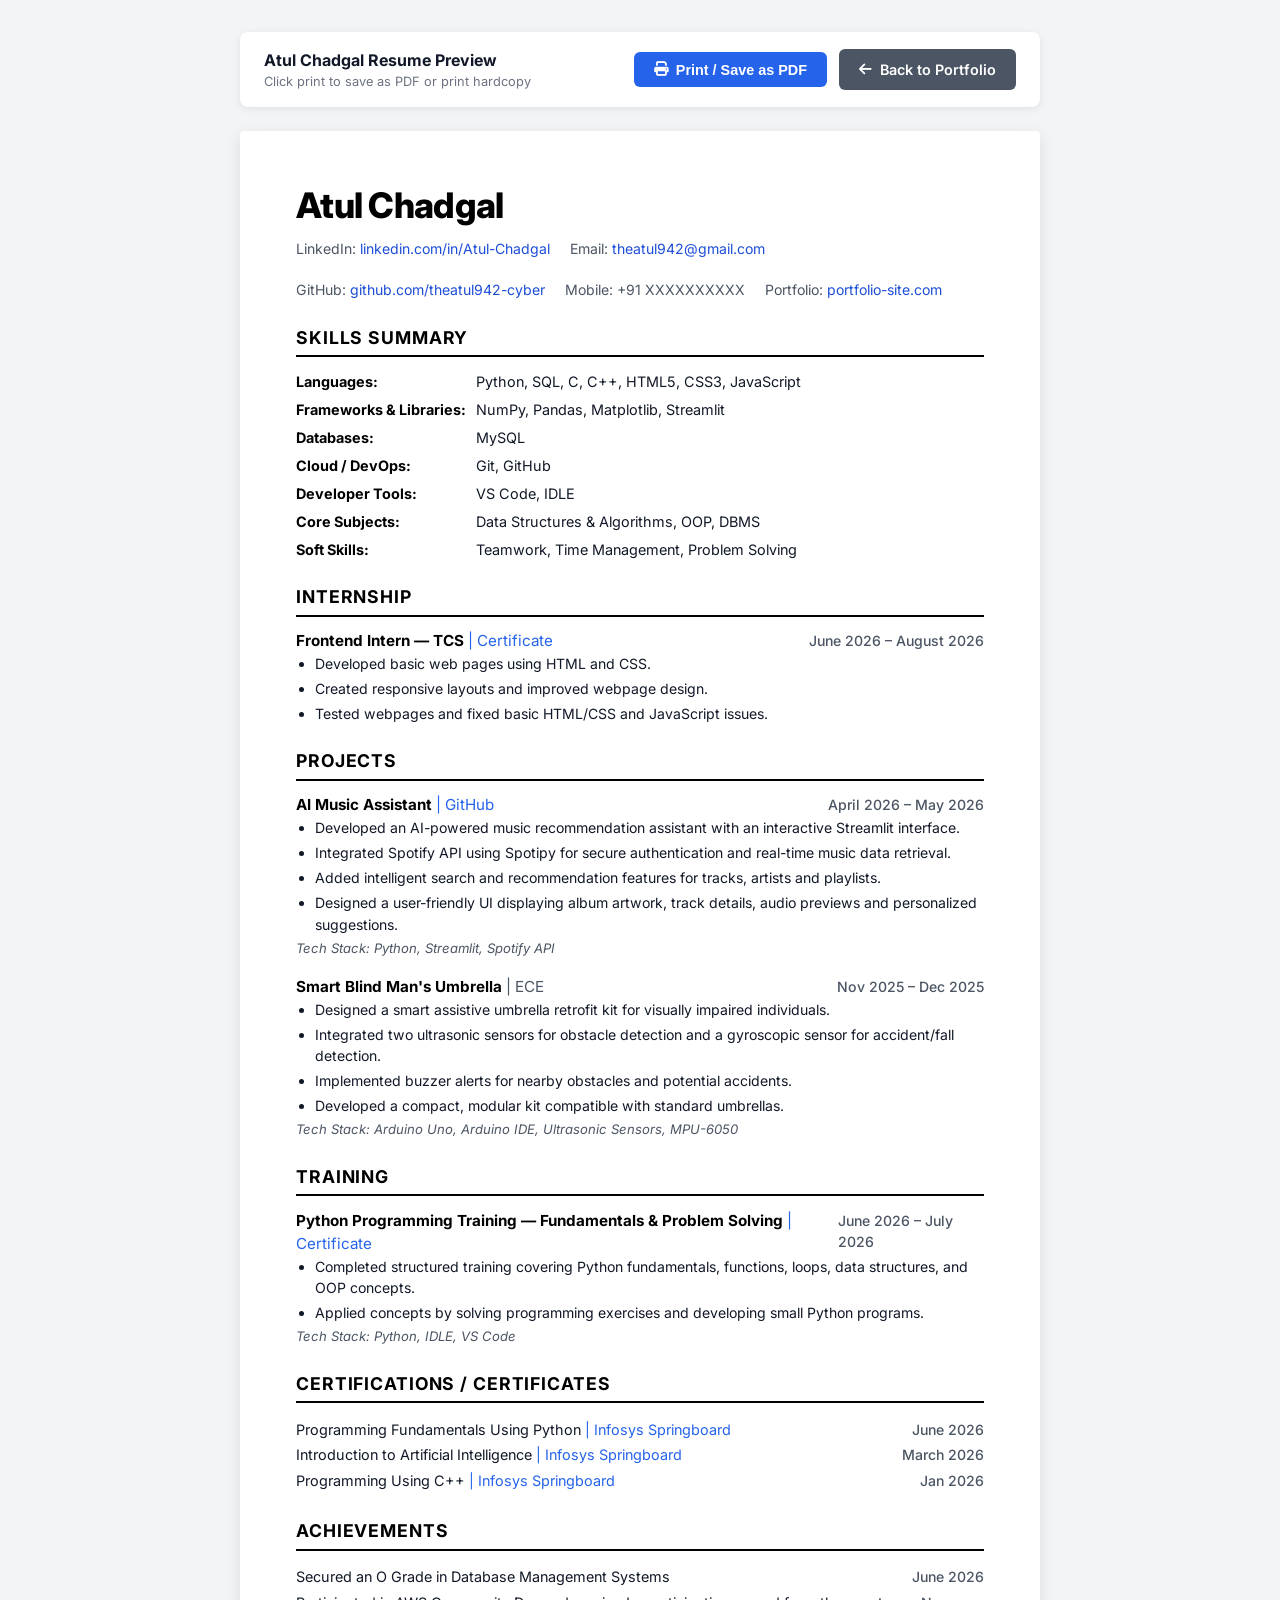
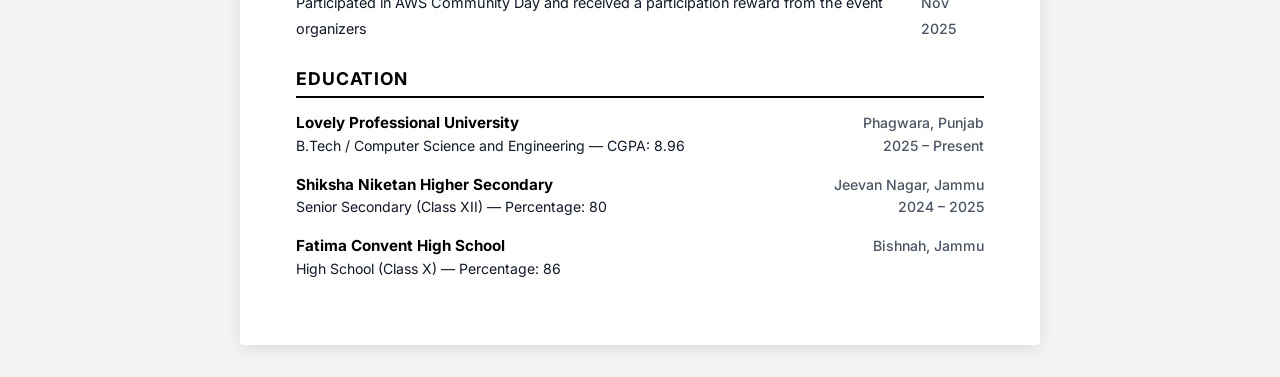
==== resume.html @ 466030d5 "Add files via upload" ====
<!DOCTYPE html>
<html lang="en">
<head>
  <meta charset="UTF-8" />
  <meta name="viewport" content="width=device-width, initial-scale=1.0" />
  <title>Atul Chadgal - Resume</title>
  <link rel="preconnect" href="https://fonts.googleapis.com">
  <link rel="preconnect" href="https://fonts.gstatic.com" crossorigin>
  <link href="https://fonts.googleapis.com/css2?family=Inter:wght@400;500;600;700;800&display=swap" rel="stylesheet">
  <link rel="stylesheet" href="https://cdnjs.cloudflare.com/ajax/libs/font-awesome/6.4.0/css/all.min.css" />
  
  <style>
    :root {
      --text-color: #111827;
      --heading-color: #000000;
      --muted-color: #4b5563;
      --accent-color: #1d4ed8;
      --border-color: #e5e7eb;
    }

    * { box-sizing: border-box; margin: 0; padding: 0; }
    body {
      font-family: 'Inter', sans-serif;
      color: var(--text-color);
      background-color: #f3f4f6;
      line-height: 1.5;
      padding: 2rem 1rem;
    }

    .no-print-bar {
      max-width: 800px;
      margin: 0 auto 1.5rem auto;
      display: flex;
      justify-content: space-between;
      align-items: center;
      background: #ffffff;
      padding: 1rem 1.5rem;
      border-radius: 8px;
      box-shadow: 0 2px 8px rgba(0,0,0,0.08);
    }

    .btn-print {
      background: #2563eb;
      color: #ffffff;
      border: none;
      padding: 0.6rem 1.25rem;
      border-radius: 6px;
      font-weight: 600;
      font-size: 0.9rem;
      cursor: pointer;
      display: inline-flex;
      align-items: center;
      gap: 0.5rem;
      text-decoration: none;
    }

    .btn-print:hover { background: #1d4ed8; }

    .resume-paper {
      max-width: 800px;
      margin: 0 auto;
      background: #ffffff;
      padding: 3rem 3.5rem;
      border-radius: 4px;
      box-shadow: 0 4px 15px rgba(0,0,0,0.1);
    }

    .header h1 {
      font-size: 2.2rem;
      font-weight: 800;
      color: var(--heading-color);
      letter-spacing: -0.02em;
    }

    .contact-row {
      display: flex;
      flex-wrap: wrap;
      gap: 1.25rem;
      font-size: 0.88rem;
      color: var(--muted-color);
      margin-top: 0.4rem;
      margin-bottom: 1.5rem;
    }

    .contact-row a {
      color: var(--accent-color);
      text-decoration: none;
    }

    .section-heading {
      font-size: 1.1rem;
      font-weight: 700;
      text-transform: uppercase;
      letter-spacing: 0.05em;
      color: var(--heading-color);
      border-bottom: 2px solid var(--heading-color);
      padding-bottom: 0.25rem;
      margin-top: 1.5rem;
      margin-bottom: 0.85rem;
    }

    .skills-grid {
      display: grid;
      grid-template-columns: 180px 1fr;
      row-gap: 0.4rem;
      font-size: 0.9rem;
    }

    .skills-label {
      font-weight: 700;
      color: var(--heading-color);
    }

    .entry {
      margin-bottom: 1.1rem;
    }

    .entry-header {
      display: flex;
      justify-content: space-between;
      align-items: flex-start;
      font-size: 0.95rem;
    }

    .entry-title {
      font-weight: 700;
      color: var(--heading-color);
    }

    .entry-date {
      font-size: 0.88rem;
      color: var(--muted-color);
      font-weight: 500;
    }

    .bullet-list {
      padding-left: 1.2rem;
      font-size: 0.88rem;
      color: var(--text-color);
    }

    .bullet-list li {
      margin-bottom: 0.25rem;
    }

    .tech-stack-line {
      font-size: 0.82rem;
      font-style: italic;
      color: var(--muted-color);
      margin-top: 0.25rem;
    }

    @media print {
      body { background: #ffffff; padding: 0; }
      .no-print-bar { display: none !important; }
      .resume-paper { box-shadow: none; padding: 0; max-width: 100%; }
    }
  </style>
</head>
<body>

  <div class="no-print-bar">
    <div>
      <strong>Atul Chadgal Resume Preview</strong>
      <p style="font-size: 0.8rem; color: #6b7280;">Click print to save as PDF or print hardcopy</p>
    </div>
    <div>
      <button onclick="window.print()" class="btn-print">
        <i class="fa-solid fa-print"></i> Print / Save as PDF
      </button>
      <a href="index.html" class="btn-print" style="background: #4b5563; margin-left: 0.5rem;">
        <i class="fa-solid fa-arrow-left"></i> Back to Portfolio
      </a>
    </div>
  </div>

  <div class="resume-paper">
    <div class="header">
      <h1>Atul Chadgal</h1>
      <div class="contact-row">
        <span>LinkedIn: <a href="https://www.linkedin.com/in/Atul-Chadgal" target="_blank">linkedin.com/in/Atul-Chadgal</a></span>
        <span>Email: <a href="mailto:theatul942@gmail.com">theatul942@gmail.com</a></span>
        <span>GitHub: <a href="https://github.com/theatul942-cyber" target="_blank">github.com/theatul942-cyber</a></span>
        <span>Mobile: +91 XXXXXXXXXX</span>
        <span>Portfolio: <a href="https://portfolio-site.com" target="_blank">portfolio-site.com</a></span>
      </div>
    </div>

    <!-- Skills Summary -->
    <div class="section-heading">SKILLS SUMMARY</div>
    <div class="skills-grid">
      <div class="skills-label">Languages:</div>
      <div>Python, SQL, C, C++, HTML5, CSS3, JavaScript</div>

      <div class="skills-label">Frameworks & Libraries:</div>
      <div>NumPy, Pandas, Matplotlib, Streamlit</div>

      <div class="skills-label">Databases:</div>
      <div>MySQL</div>

      <div class="skills-label">Cloud / DevOps:</div>
      <div>Git, GitHub</div>

      <div class="skills-label">Developer Tools:</div>
      <div>VS Code, IDLE</div>

      <div class="skills-label">Core Subjects:</div>
      <div>Data Structures & Algorithms, OOP, DBMS</div>

      <div class="skills-label">Soft Skills:</div>
      <div>Teamwork, Time Management, Problem Solving</div>
    </div>

    <!-- Internship -->
    <div class="section-heading">INTERNSHIP</div>
    <div class="entry">
      <div class="entry-header">
        <span class="entry-title">Frontend Intern — TCS <span style="font-weight: 400; color: #2563eb;">| Certificate</span></span>
        <span class="entry-date">June 2026 – August 2026</span>
      </div>
      <ul class="bullet-list">
        <li>Developed basic web pages using HTML and CSS.</li>
        <li>Created responsive layouts and improved webpage design.</li>
        <li>Tested webpages and fixed basic HTML/CSS and JavaScript issues.</li>
      </ul>
    </div>

    <!-- Projects -->
    <div class="section-heading">PROJECTS</div>
    <div class="entry">
      <div class="entry-header">
        <span class="entry-title">AI Music Assistant <span style="font-weight: 400; color: #2563eb;">| GitHub</span></span>
        <span class="entry-date">April 2026 – May 2026</span>
      </div>
      <ul class="bullet-list">
        <li>Developed an AI-powered music recommendation assistant with an interactive Streamlit interface.</li>
        <li>Integrated Spotify API using Spotipy for secure authentication and real-time music data retrieval.</li>
        <li>Added intelligent search and recommendation features for tracks, artists and playlists.</li>
        <li>Designed a user-friendly UI displaying album artwork, track details, audio previews and personalized suggestions.</li>
      </ul>
      <div class="tech-stack-line">Tech Stack: Python, Streamlit, Spotify API</div>
    </div>

    <div class="entry">
      <div class="entry-header">
        <span class="entry-title">Smart Blind Man's Umbrella <span style="font-weight: 400; color: #4b5563;">| ECE</span></span>
        <span class="entry-date">Nov 2025 – Dec 2025</span>
      </div>
      <ul class="bullet-list">
        <li>Designed a smart assistive umbrella retrofit kit for visually impaired individuals.</li>
        <li>Integrated two ultrasonic sensors for obstacle detection and a gyroscopic sensor for accident/fall detection.</li>
        <li>Implemented buzzer alerts for nearby obstacles and potential accidents.</li>
        <li>Developed a compact, modular kit compatible with standard umbrellas.</li>
      </ul>
      <div class="tech-stack-line">Tech Stack: Arduino Uno, Arduino IDE, Ultrasonic Sensors, MPU-6050</div>
    </div>

    <!-- Training -->
    <div class="section-heading">TRAINING</div>
    <div class="entry">
      <div class="entry-header">
        <span class="entry-title">Python Programming Training — Fundamentals & Problem Solving <span style="font-weight: 400; color: #2563eb;">| Certificate</span></span>
        <span class="entry-date">June 2026 – July 2026</span>
      </div>
      <ul class="bullet-list">
        <li>Completed structured training covering Python fundamentals, functions, loops, data structures, and OOP concepts.</li>
        <li>Applied concepts by solving programming exercises and developing small Python programs.</li>
      </ul>
      <div class="tech-stack-line">Tech Stack: Python, IDLE, VS Code</div>
    </div>

    <!-- Certifications / Certificates -->
    <div class="section-heading">CERTIFICATIONS / CERTIFICATES</div>
    <div style="font-size: 0.9rem; line-height: 1.8;">
      <div style="display: flex; justify-content: space-between;">
        <span>Programming Fundamentals Using Python <span style="color: #2563eb;">| Infosys Springboard</span></span>
        <span class="entry-date">June 2026</span>
      </div>
      <div style="display: flex; justify-content: space-between;">
        <span>Introduction to Artificial Intelligence <span style="color: #2563eb;">| Infosys Springboard</span></span>
        <span class="entry-date">March 2026</span>
      </div>
      <div style="display: flex; justify-content: space-between;">
        <span>Programming Using C++ <span style="color: #2563eb;">| Infosys Springboard</span></span>
        <span class="entry-date">Jan 2026</span>
      </div>
    </div>

    <!-- Achievements -->
    <div class="section-heading">ACHIEVEMENTS</div>
    <div style="font-size: 0.9rem; line-height: 1.8;">
      <div style="display: flex; justify-content: space-between;">
        <span>Secured an O Grade in Database Management Systems</span>
        <span class="entry-date">June 2026</span>
      </div>
      <div style="display: flex; justify-content: space-between;">
        <span>Participated in AWS Community Day and received a participation reward from the event organizers</span>
        <span class="entry-date">Nov 2025</span>
      </div>
    </div>

    <!-- Education -->
    <div class="section-heading">EDUCATION</div>
    <div class="entry">
      <div class="entry-header">
        <span class="entry-title">Lovely Professional University</span>
        <span class="entry-date">Phagwara, Punjab</span>
      </div>
      <div style="display: flex; justify-content: space-between; font-size: 0.88rem;">
        <span>B.Tech / Computer Science and Engineering — CGPA: 8.96</span>
        <span class="entry-date">2025 – Present</span>
      </div>
    </div>

    <div class="entry">
      <div class="entry-header">
        <span class="entry-title">Shiksha Niketan Higher Secondary</span>
        <span class="entry-date">Jeevan Nagar, Jammu</span>
      </div>
      <div style="display: flex; justify-content: space-between; font-size: 0.88rem;">
        <span>Senior Secondary (Class XII) — Percentage: 80</span>
        <span class="entry-date">2024 – 2025</span>
      </div>
    </div>

    <div class="entry">
      <div class="entry-header">
        <span class="entry-title">Fatima Convent High School</span>
        <span class="entry-date">Bishnah, Jammu</span>
      </div>
      <div style="display: flex; justify-content: space-between; font-size: 0.88rem;">
        <span>High School (Class X) — Percentage: 86</span>
        <span class="entry-date"></span>
      </div>
    </div>

  </div>

</body>
</html>
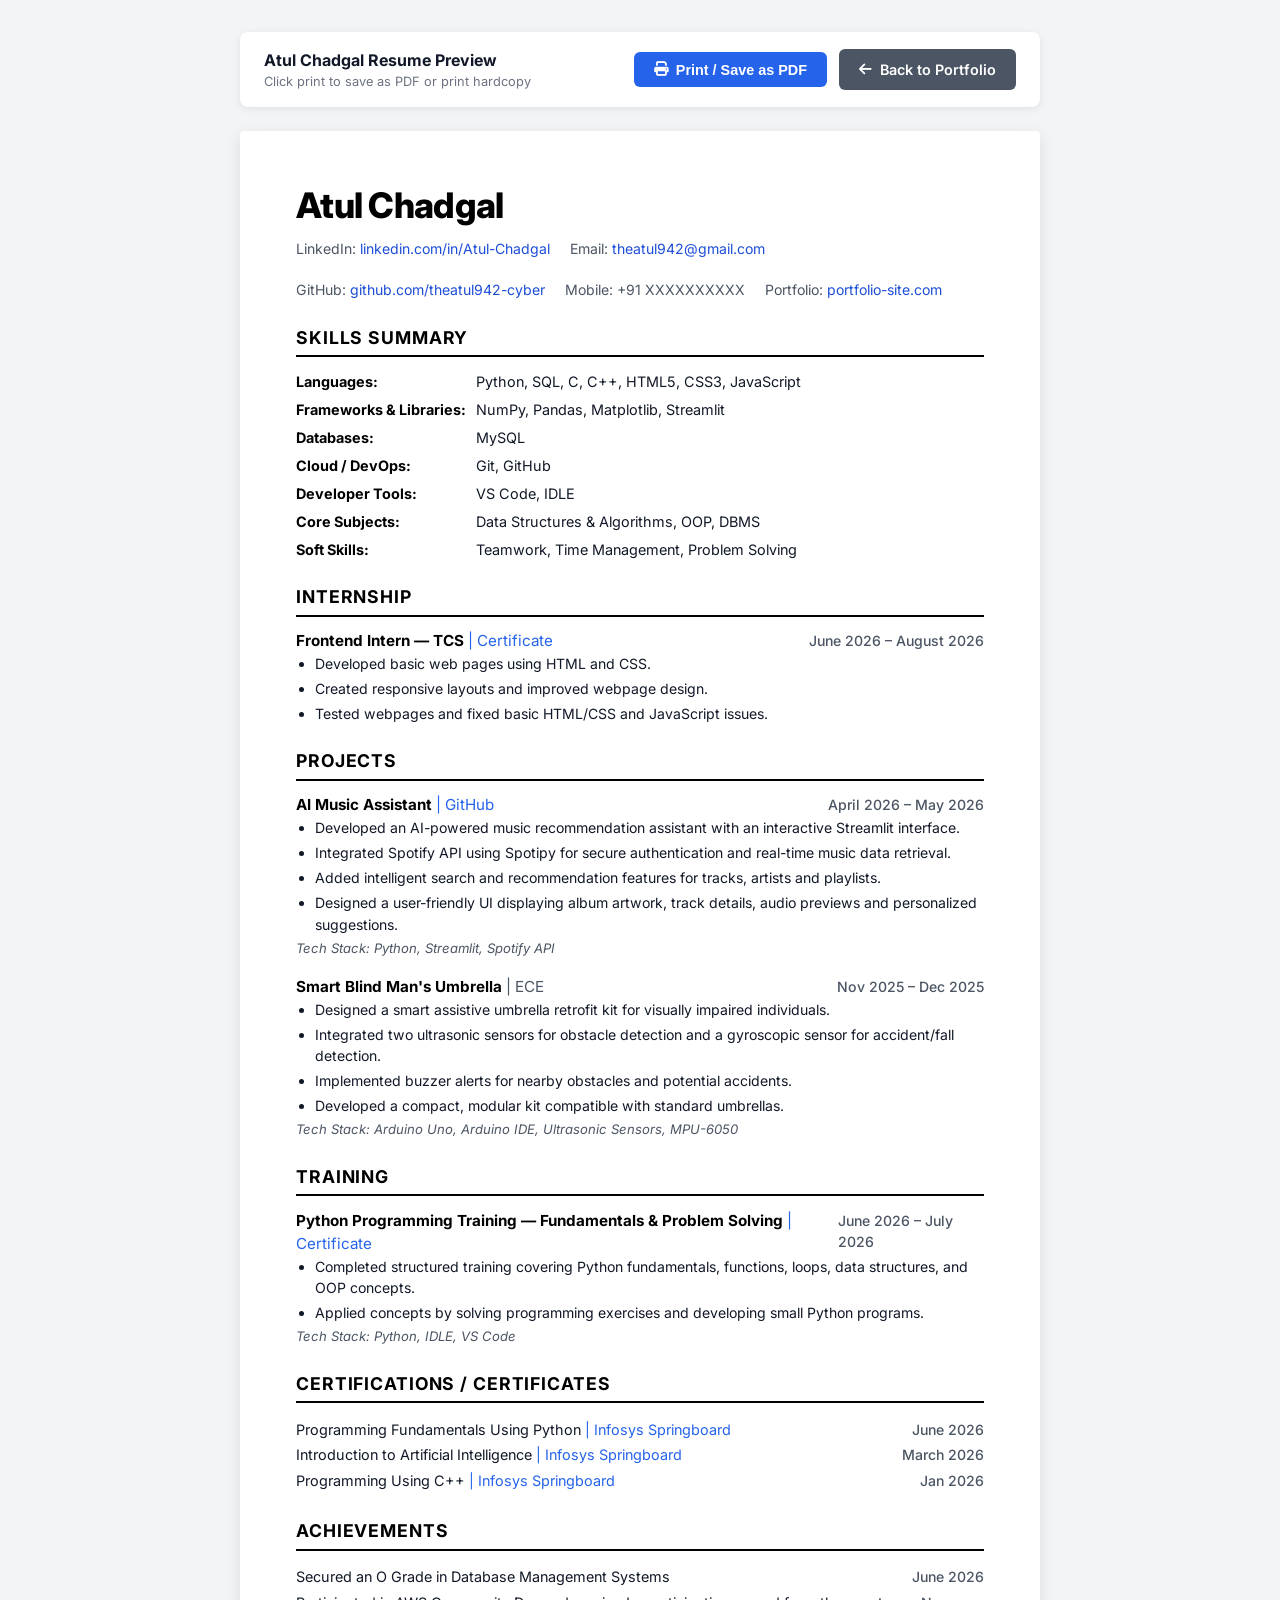
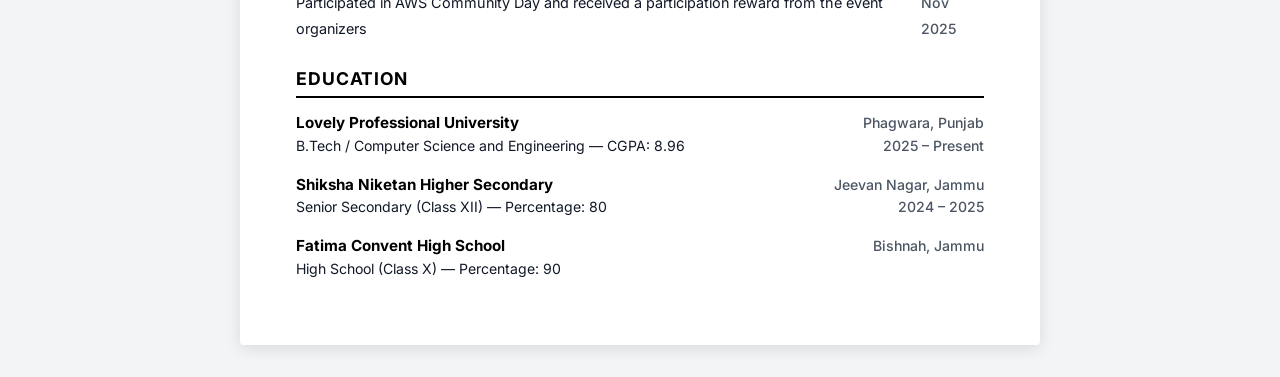
==== commit 4d1233e8: "Update resume.html" ====
--- a/resume.html
+++ b/resume.html
@@ -329,7 +329,7 @@
         <span class="entry-date">Bishnah, Jammu</span>
       </div>
       <div style="display: flex; justify-content: space-between; font-size: 0.88rem;">
-        <span>High School (Class X) — Percentage: 86</span>
+        <span>High School (Class X) — Percentage: 90</span>
         <span class="entry-date"></span>
       </div>
     </div>
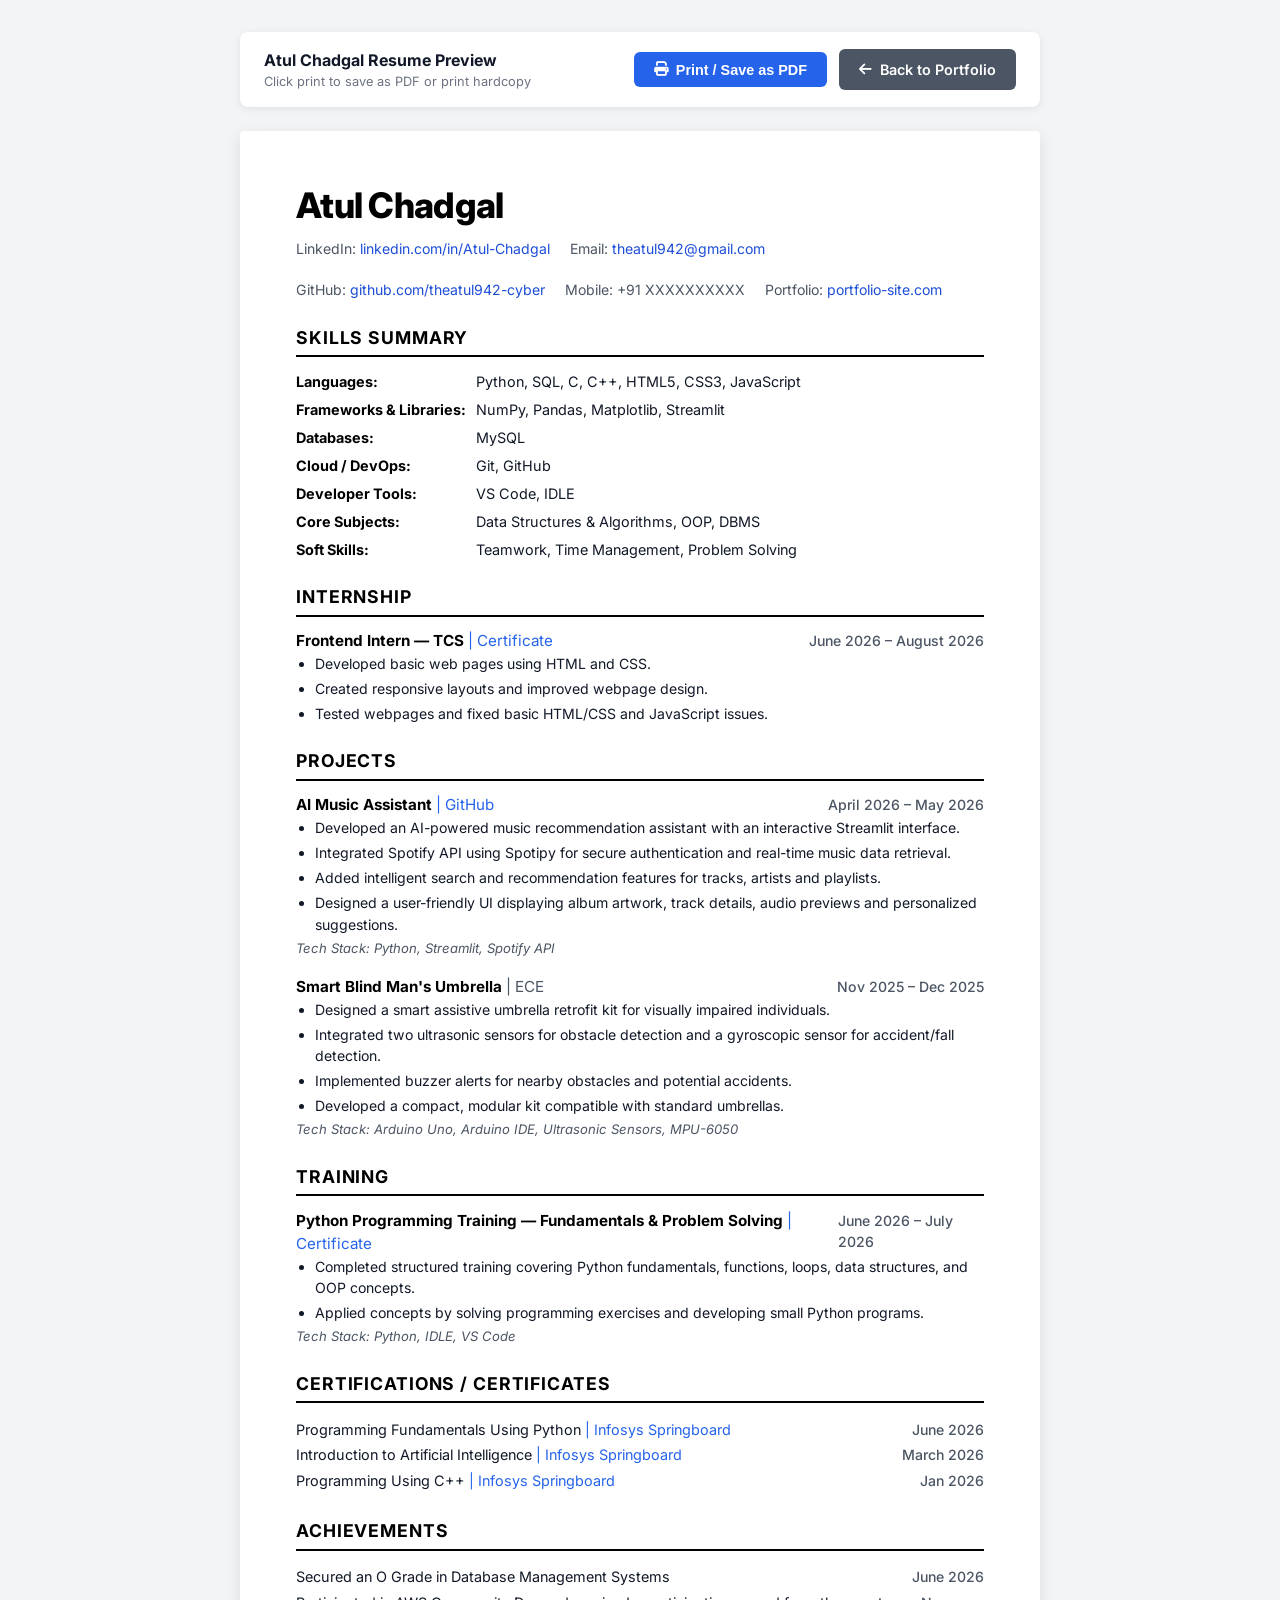
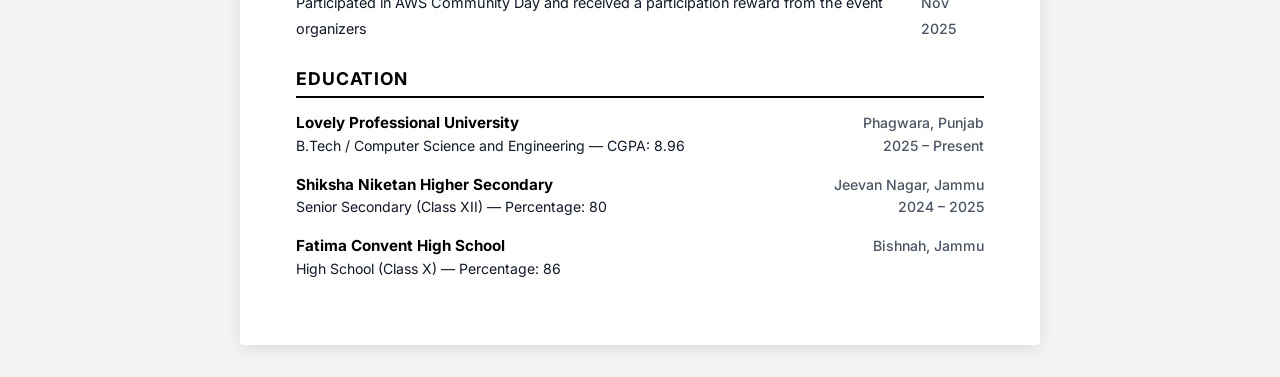
==== commit 60f731a2: "Update resume.html" ====
--- a/resume.html
+++ b/resume.html
@@ -329,7 +329,7 @@
         <span class="entry-date">Bishnah, Jammu</span>
       </div>
       <div style="display: flex; justify-content: space-between; font-size: 0.88rem;">
-        <span>High School (Class X) — Percentage: 90</span>
+        <span>High School (Class X) — Percentage: 86</span>
         <span class="entry-date"></span>
       </div>
     </div>
